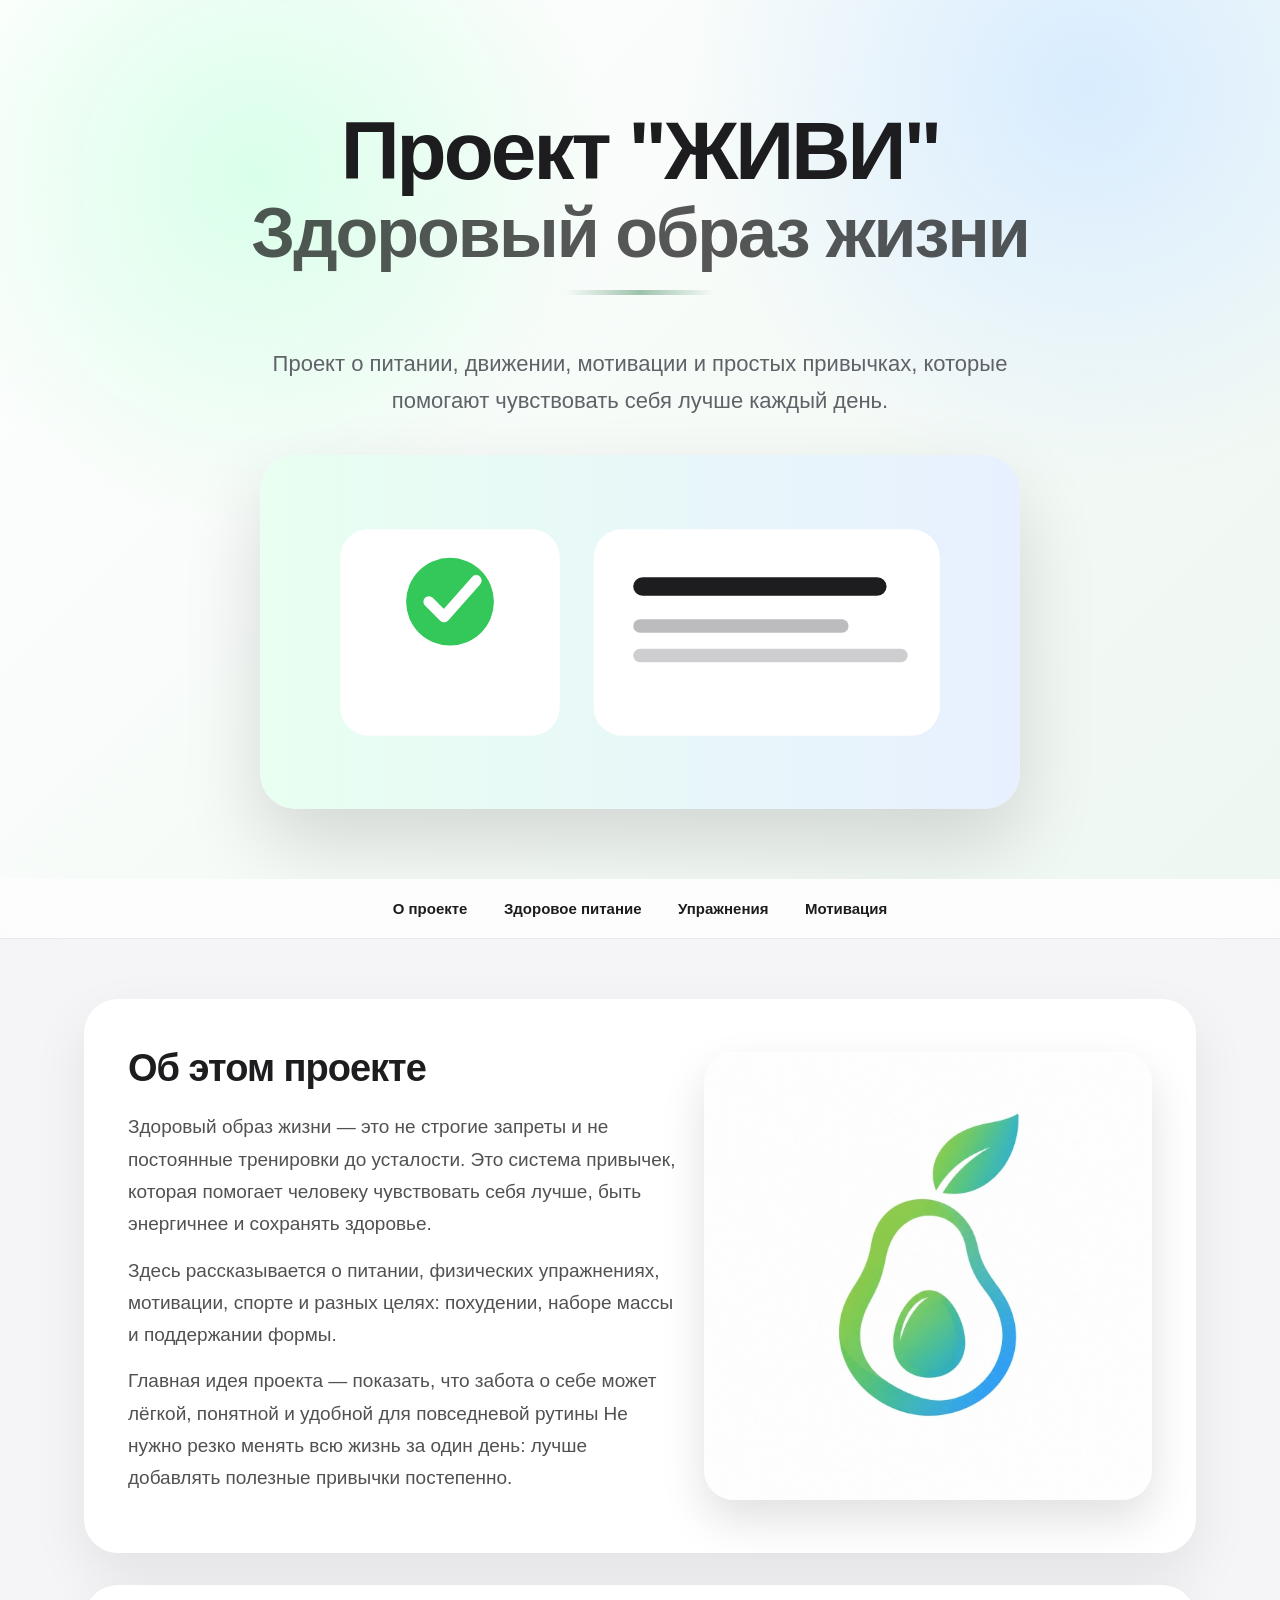
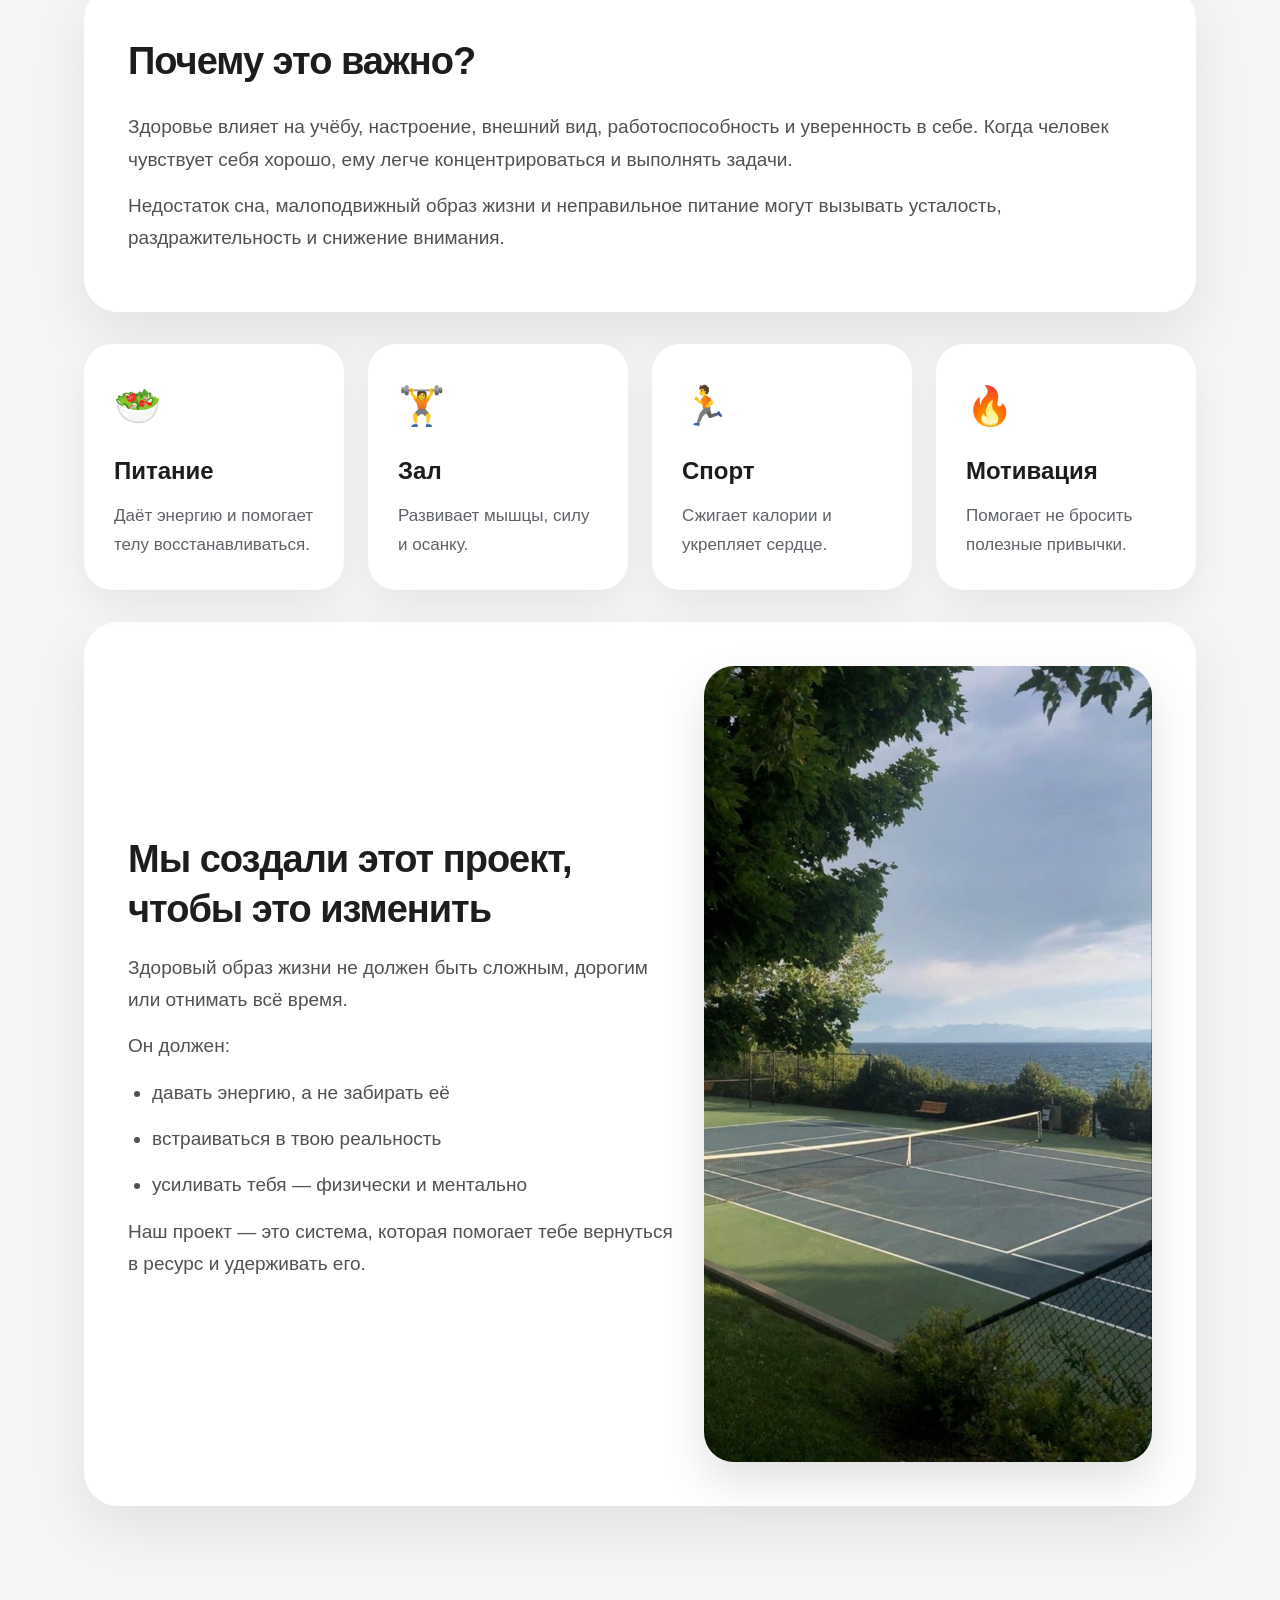
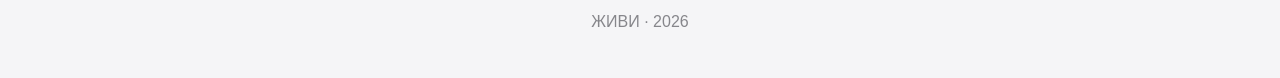
==== index.html @ 661ed114 "Add files via upload" ====
<!DOCTYPE html>
<html lang="ru">
<head>
    <meta charset="UTF-8">
    <meta name="viewport" content="width=device-width, initial-scale=1.0">
    <title>ЖИВИ | Проект здорового образа жизни</title>
    <link rel="stylesheet" href="css/about.css">
    <link rel="icon" href="images/лого_сайта.jpg">
    
</head>
<body>

    <header class="hero">

        <h1>
            Проект "ЖИВИ"<br>
            <span class="hero-title-light">Здоровый образ жизни</span>
        </h1>

        <p>
            Проект о питании, движении, мотивации и простых привычках,
            которые помогают чувствовать себя лучше каждый день.
        </p>

        <img
            class="hero-art"
            src="images/about.svg"
            alt="Основы здорового образа жизни"
        >
    </header>

    <nav>
        <a href="index.html">О проекте</a>
        <a href="food.html">Здоровое питание</a>
        <a href="exercise.html">Упражнения</a>
        <a href="motivation.html">Мотивация</a>
    </nav>

    <main>

        <section class="card split">
            <div>
                <h2>Об этом проекте</h2>

                <p>
                    Здоровый образ жизни — это не строгие запреты и не постоянные
                    тренировки до усталости. Это система привычек, которая помогает
                    человеку чувствовать себя лучше, быть энергичнее и сохранять здоровье.
                </p>

                <p>
                    Здесь рассказывается о питании, физических упражнениях, мотивации,
                    спорте и разных целях: похудении, наборе массы и поддержании формы.
                </p>

                <p>
                    Главная идея проекта — показать, что забота о себе может лёгкой, понятной и удобной для повседневой рутины
                    Не нужно резко менять всю жизнь за
                    один день: лучше добавлять полезные привычки постепенно.
                </p>
            </div>

            <img
                class="photo"
                src="images/лого_сайта.jpg"
                alt="Здоровый образ жизни"
            >
        </section>

        <section class="card">
            <h2>Почему это важно?</h2>

            <p>
                Здоровье влияет на учёбу, настроение, внешний вид, работоспособность
                и уверенность в себе. Когда человек чувствует себя хорошо, ему легче
                концентрироваться и выполнять задачи.
            </p>

            <p>
                Недостаток сна, малоподвижный образ жизни и неправильное питание могут
                вызывать усталость, раздражительность и снижение внимания.
            </p>
        </section>

        <section class="grid">

            <div class="mini-card">
                <div class="icon">🥗</div>
                <h3>Питание</h3>
                <p>Даёт энергию и помогает телу восстанавливаться.</p>
            </div>

            <div class="mini-card">
                <div class="icon">🏋️</div>
                <h3>Зал</h3>
                <p>Развивает мышцы, силу и осанку.</p>
            </div>

            <div class="mini-card">
                <div class="icon">🏃</div>
                <h3>Спорт</h3>
                <p>Сжигает калории и укрепляет сердце.</p>
            </div>

            <div class="mini-card">
                <div class="icon">🔥</div>
                <h3>Мотивация</h3>
                <p>Помогает не бросить полезные привычки.</p>
            </div>

        </section>

        <section class="card split">
            <div>
                <h2>Мы создали этот проект, чтобы это изменить</h2>

                <p>
                    Здоровый образ жизни не должен быть сложным, дорогим
                    или отнимать всё время.
                </p>

                <p>Он должен:</p>

                <ul>
                    <li>давать энергию, а не забирать её</li>
                    <li>встраиваться в твою реальность</li>
                    <li>усиливать тебя — физически и ментально</li>
                </ul>

                <p>
                    Наш проект — это система, которая помогает тебе
                    вернуться в ресурс и удерживать его.
                </p>
            </div>

            <img
                class="photo"
                src="images/теннис.jpg"
                alt="Активный образ жизни"
            >
        </section>

    </main>

    <footer>
        ЖИВИ · 2026
    </footer>

</body>
</html>
---- css/about.css ----
* {
    margin: 0;
    padding: 0;
    box-sizing: border-box;
}

html {
    scroll-behavior: smooth;
}

body {
    font-family: -apple-system, BlinkMacSystemFont, "Segoe UI", Arial, sans-serif;
    background: #f5f5f7;
    color: #1d1d1f;
    line-height: 1.7;
}

.hero {
    min-height: 520px;
    padding: 90px 24px 70px;
    text-align: center;
    background:
        radial-gradient(circle at 20% 20%, #d9ffe9, transparent 28%),
        radial-gradient(circle at 85% 10%, #d8ecff, transparent 30%),
        linear-gradient(135deg, #fff, #eef7f1);
    overflow: hidden;
}

.hero-badge {
    display: inline-block;
    padding: 10px 18px;
    background: rgba(255, 255, 255, .65);
    backdrop-filter: blur(18px);
    border: 1px solid rgba(255, 255, 255, .8);
    border-radius: 999px;
    color: #2e7d4f;
    font-weight: 700;
    margin-bottom: 22px;
}

.hero h1 {
    display: inline-block;
    max-width: 980px;
    padding: 22px 34px 26px;
    font-size: clamp(42px, 7vw, 82px);
    line-height: .95;
    letter-spacing: -3px;
    margin-bottom: 24px;
}

.hero h1::after {
    content: "";
    display: block;
    width: 150px;
    height: 5px;
    margin: 22px auto 0;
    border-radius: 999px;
    background: linear-gradient(90deg, transparent, rgba(46, 125, 79, .45), transparent);
}

.hero-title-light {
    display: inline-block;
    font-size: 70px;
    font-weight: 650;
    color: rgba(8, 8, 8, 0.68);
    letter-spacing: -2px;
}

.hero p {
    max-width: 760px;
    margin: 0 auto 35px;
    font-size: 22px;
    color: #5f6368;
}

.hero-art {
    max-width: 760px;
    width: 100%;
    margin: 30px auto 0;
    border-radius: 36px;
    box-shadow: 0 35px 80px rgba(0, 0, 0, .14);
    display: block;
}

nav {
    position: sticky;
    top: 0;
    z-index: 10;
    background: rgba(255, 255, 255, .74);
    backdrop-filter: blur(25px);
    border-bottom: 1px solid rgba(0, 0, 0, .08);
    padding: 16px;
    text-align: center;
}

nav a {
    text-decoration: none;
    color: #1d1d1f;
    margin: 0 16px;
    font-size: 15px;
    font-weight: 600;
    transition: .25s;
}

nav a:hover {
    color: #0071e3;
}

main {
    max-width: 1160px;
    margin: 60px auto;
    padding: 0 24px;
}

.card {
    background: #fff;
    border-radius: 34px;
    padding: 44px;
    margin-bottom: 32px;
    box-shadow: 0 22px 55px rgba(0, 0, 0, .08);
}

.card h2 {
    font-size: 38px;
    letter-spacing: -1px;
    margin-bottom: 18px;
}

.card p,
.card li {
    font-size: 19px;
    color: #515154;
    margin-bottom: 14px;
}

.card ul {
    padding-left: 24px;
}

.grid {
    display: grid;
    grid-template-columns: repeat(auto-fit, minmax(245px, 1fr));
    gap: 24px;
}

.mini-card {
    background: #fff;
    border-radius: 28px;
    padding: 30px;
    box-shadow: 0 15px 35px rgba(0, 0, 0, .06);
    transition: .25s;
}

.card.split {
    margin-top: 32px;
}

.card.split h2 {
    line-height: 50px;
}

.mini-card:hover {
    transform: translateY(-6px);
}

.mini-card .icon {
    font-size: 38px;
    margin-bottom: 12px;
}

.mini-card h3 {
    font-size: 24px;
    margin-bottom: 10px;
}

.mini-card p {
    font-size: 17px;
    color: #5f6368;
}

.split {
    display: grid;
    grid-template-columns: 1.1fr .9fr;
    gap: 28px;
    align-items: center;
}

.photo {
    width: 100%;
    border-radius: 30px;
    box-shadow: 0 20px 45px rgba(0, 0, 0, .12);
    display: block;
}

.compare {
    display: grid;
    grid-template-columns: repeat(2, minmax(0, 1fr));
    gap: 24px;
}

.compare-box {
    border-radius: 30px;
    padding: 30px;
    background: #f5f5f7;
    border: 1px solid rgba(0, 0, 0, .05);
}

.compare-box h3 {
    font-size: 28px;
    margin-bottom: 14px;
}

.tag {
    display: inline-block;
    background: #e6f7ed;
    color: #217a47;
    border-radius: 999px;
    padding: 7px 13px;
    font-weight: 700;
    margin: 6px 8px 6px 0;
}

.table {
    width: 100%;
    border-collapse: collapse;
    overflow: hidden;
    border-radius: 24px;
    background: #fff;
}

.table th,
.table td {
    padding: 18px;
    border-bottom: 1px solid #ececec;
    text-align: left;
    font-size: 17px;
}

.table th {
    background: #eaf8ef;
}

.gallery {
    display: grid;
    grid-template-columns: repeat(auto-fit, minmax(260px, 1fr));
    gap: 24px;
    margin-bottom: 32px;
}

.gallery img {
    width: 100%;
    border-radius: 28px;
    box-shadow: 0 18px 40px rgba(0, 0, 0, .1);
    background: white;
}

footer {
    text-align: center;
    padding: 42px;
    color: #86868b;
}

@media (max-width: 800px) {
    .split,
    .compare {
        grid-template-columns: 1fr;
    }

    nav a {
        display: inline-block;
        margin: 6px 10px;
    }

    .hero-title-light {
        font-size: 50px;
        letter-spacing: -1.5px;
    }

    .card {
        padding: 30px;
    }

    .hero h1 {
        letter-spacing: -2px;
    }
}
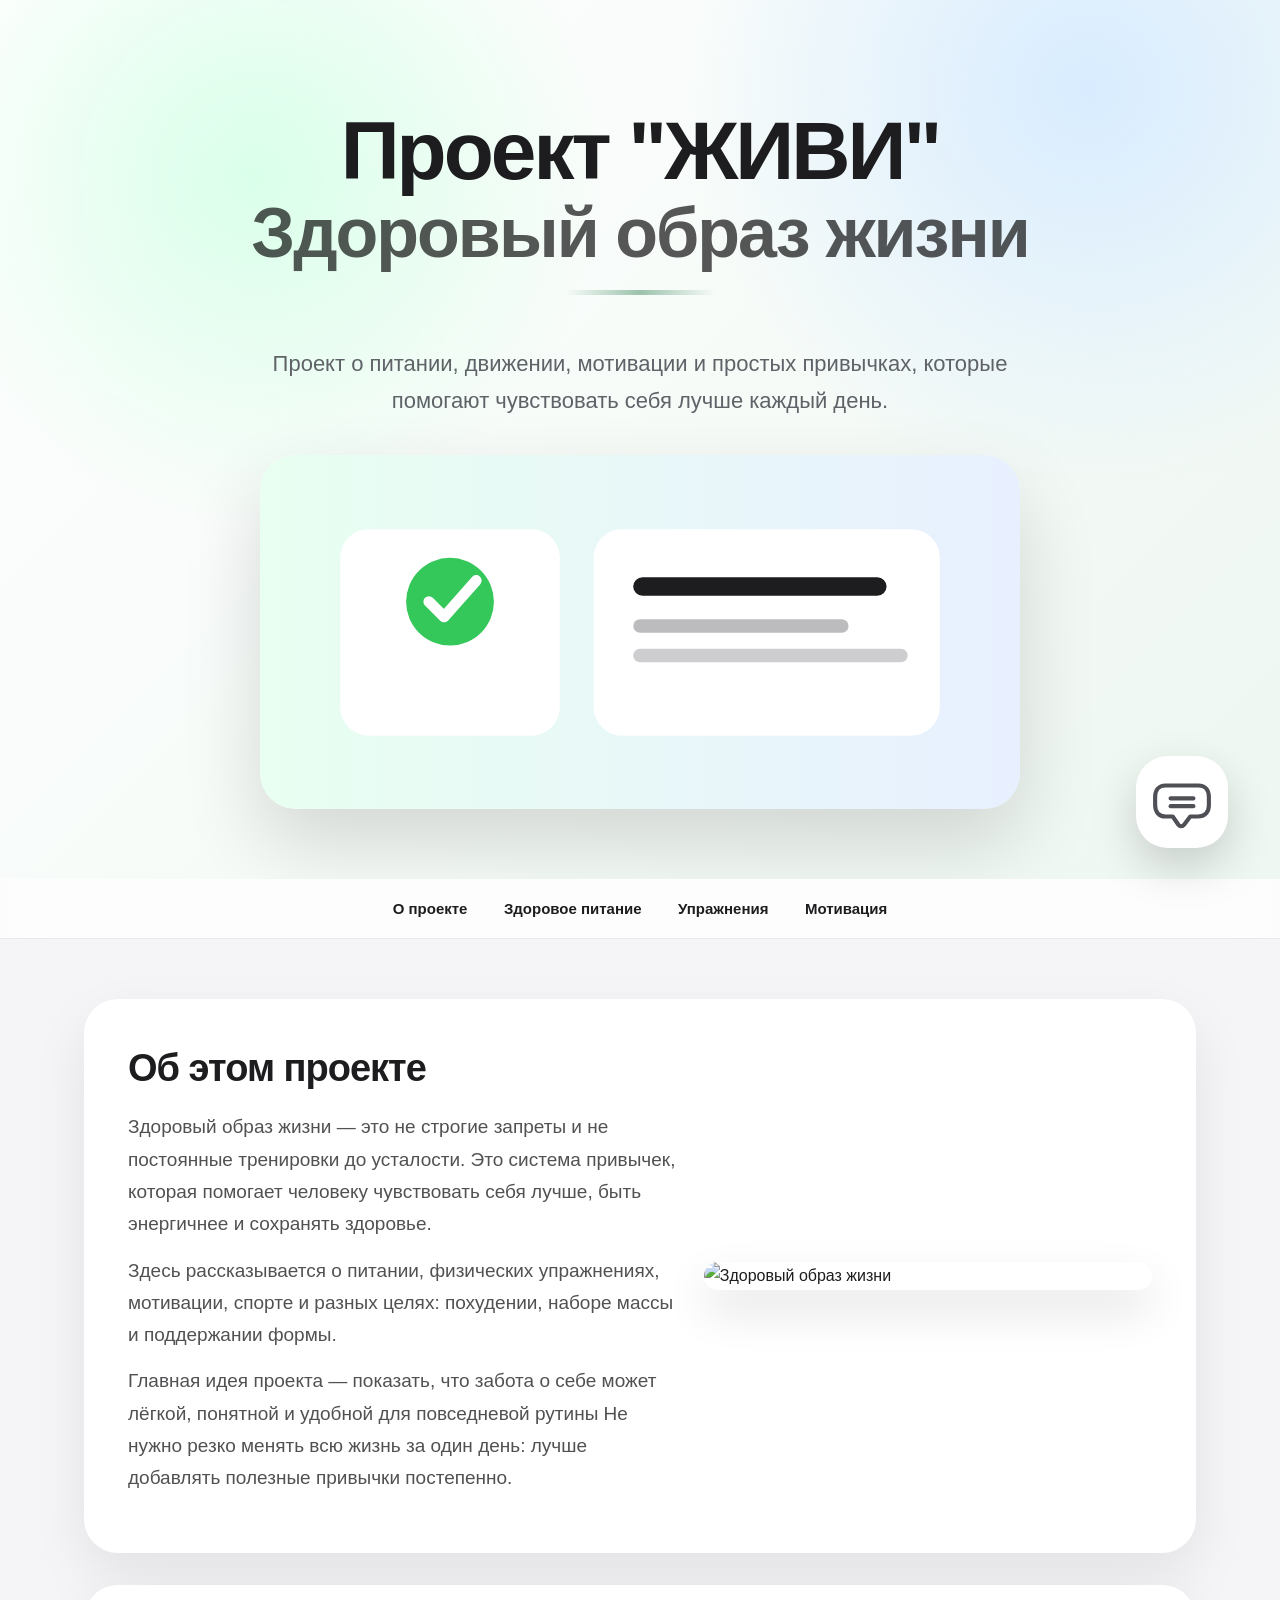
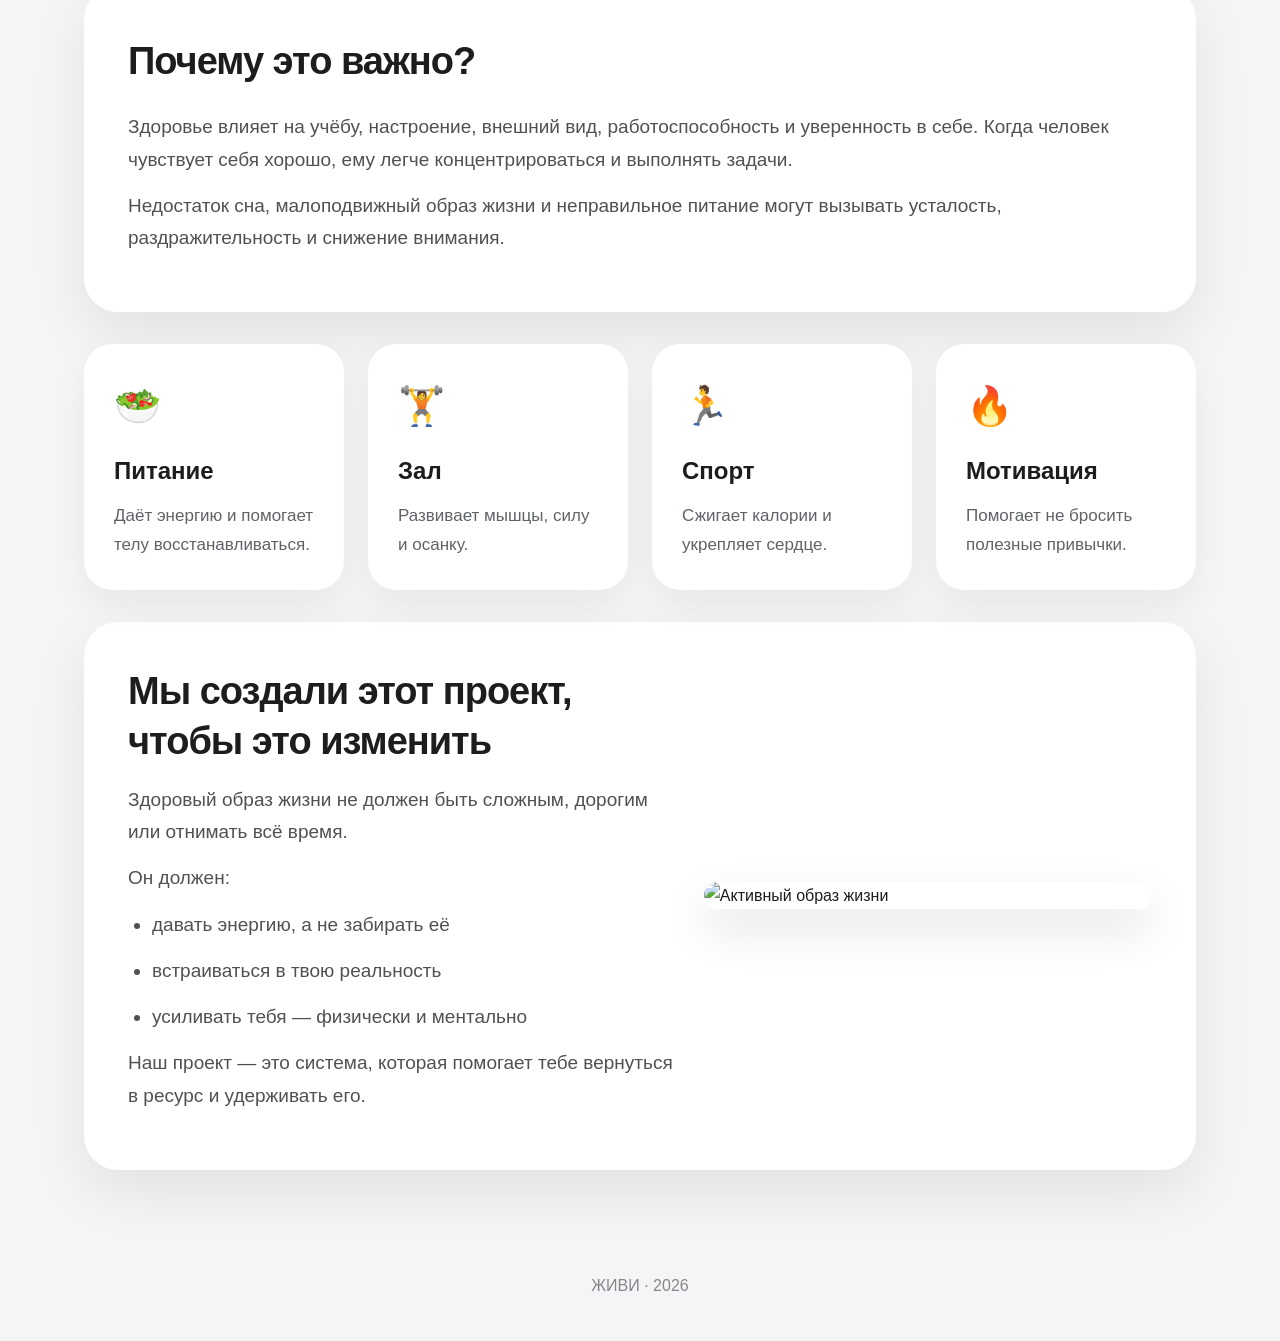
==== commit 2b1b67f7: "Add files via upload" ====
--- a/index.html
+++ b/index.html
@@ -146,5 +146,118 @@
         ЖИВИ · 2026
     </footer>
 
+    <div class="jivi-join-widget">
+
+        <div class="jivi-interest-message" id="jiviInterestMessage">
+            тут кое-что интересное
+        </div>
+
+        <button class="jivi-chat-button" id="jiviOpenModal" aria-label="Записаться на проект ЖИВИ">
+            <svg viewBox="0 0 120 100" class="jivi-chat-icon" aria-hidden="true">
+                <path d="M28 18H92C105 18 112 27 112 40V57C112 70 104 78 91 78H76L64 94C61 98 56 98 53 94L42 78H28C15 78 8 69 8 56V40C8 27 15 18 28 18Z"></path>
+                <line x1="38" y1="43" x2="82" y2="43"></line>
+                <line x1="38" y1="58" x2="82" y2="58"></line>
+            </svg>
+        </button>
+
+    </div>
+
+    <div class="jivi-modal" id="jiviModal">
+        <div class="jivi-modal-window">
+
+            <button class="jivi-close" id="jiviCloseModal" aria-label="Закрыть окно">
+                ×
+            </button>
+
+            <div class="jivi-modal-icon">
+                <svg viewBox="0 0 120 100" aria-hidden="true">
+                    <path d="M28 18H92C105 18 112 27 112 40V57C112 70 104 78 91 78H76L64 94C61 98 56 98 53 94L42 78H28C15 78 8 69 8 56V40C8 27 15 18 28 18Z"></path>
+                    <line x1="38" y1="43" x2="82" y2="43"></line>
+                    <line x1="38" y1="58" x2="82" y2="58"></line>
+                </svg>
+            </div>
+
+            <h2>Запись на проект ЖИВИ</h2>
+
+            <p>
+                Оставь имя и почту, чтобы присоединиться к проекту
+                и начать путь к здоровому образу жизни.
+            </p>
+
+            <form class="jivi-form" id="jiviForm">
+                <input type="text" id="jiviName" placeholder="Ваше имя" required>
+                <input type="email" id="jiviEmail" placeholder="Ваша почта" required>
+
+                <button type="submit">
+                    Записаться
+                </button>
+            </form>
+
+        </div>
+        </div>
+
+        <div class="jivi-success-modal" id="jiviSuccessModal">
+        <div class="jivi-success-window">
+            <div class="jivi-success-mark">✓</div>
+            <h2>Вы успешно записались на наш проект</h2>
+            <button id="jiviSuccessClose">
+                Отлично
+            </button>
+        </div>
+    </div>
+
+
 </body>
+
+<script>
+    const jiviOpenModal = document.getElementById('jiviOpenModal');
+    const jiviCloseModal = document.getElementById('jiviCloseModal');
+    const jiviModal = document.getElementById('jiviModal');
+    const jiviForm = document.getElementById('jiviForm');
+    const jiviSuccessModal = document.getElementById('jiviSuccessModal');
+    const jiviSuccessClose = document.getElementById('jiviSuccessClose');
+    const jiviInterestMessage = document.getElementById('jiviInterestMessage');
+
+    jiviOpenModal.addEventListener('click', function () {
+        jiviModal.classList.add('active');
+        jiviInterestMessage.classList.remove('show');
+    });
+
+    jiviCloseModal.addEventListener('click', function () {
+        jiviModal.classList.remove('active');
+    });
+
+    jiviModal.addEventListener('click', function (event) {
+        if (event.target === jiviModal) {
+            jiviModal.classList.remove('active');
+        }
+    });
+
+    jiviForm.addEventListener('submit', function (event) {
+        event.preventDefault();
+
+        jiviModal.classList.remove('active');
+        jiviSuccessModal.classList.add('active');
+        jiviForm.reset();
+    });
+
+    jiviSuccessClose.addEventListener('click', function () {
+        jiviSuccessModal.classList.remove('active');
+    });
+
+    jiviSuccessModal.addEventListener('click', function (event) {
+        if (event.target === jiviSuccessModal) {
+            jiviSuccessModal.classList.remove('active');
+        }
+    });
+
+    setTimeout(function () {
+        jiviInterestMessage.classList.add('show');
+
+        setTimeout(function () {
+            jiviInterestMessage.classList.remove('show');
+        }, 6000);
+    }, 15000);
+</script>
+
 </html>
--- a/css/about.css
+++ b/css/about.css
@@ -260,6 +260,275 @@
     color: #86868b;
 }
 
+.jivi-join-widget {
+    position: fixed;
+    right: 52px;
+    bottom: 52px;
+    z-index: 1000;
+}
+
+.jivi-chat-button {
+    width: 92px;
+    height: 92px;
+    border: none;
+    border-radius: 32px;
+    background: #ffffff;
+    box-shadow: 0 18px 46px rgba(0, 0, 0, 0.17);
+    cursor: pointer;
+    display: flex;
+    align-items: center;
+    justify-content: center;
+    transition: transform 0.25s ease, box-shadow 0.25s ease;
+}
+
+.jivi-chat-button:hover {
+    transform: translateY(-4px);
+    box-shadow: 0 20px 46px rgba(0, 0, 0, 0.2);
+}
+
+.jivi-chat-icon {
+    width: 62px;
+    height: 62px;
+    fill: none;
+    stroke: #4f5056;
+    stroke-width: 8;
+    stroke-linecap: round;
+    stroke-linejoin: round;
+}
+
+.jivi-interest-message {
+    position: absolute;
+    right: 88px;
+    bottom: 15px;
+    min-width: 210px;
+    padding: 14px 18px;
+    border-radius: 22px;
+    background: #ffffff;
+    color: #1f1f1f;
+    font-size: 15px;
+    font-weight: 600;
+    box-shadow: 0 14px 34px rgba(0, 0, 0, 0.14);
+    opacity: 0;
+    pointer-events: none;
+    transform: translateX(25px) scale(0.96);
+    transition: opacity 0.45s ease, transform 0.45s ease;
+}
+
+.jivi-interest-message::after {
+    content: "";
+    position: absolute;
+    right: -8px;
+    bottom: 20px;
+    width: 16px;
+    height: 16px;
+    background: #ffffff;
+    transform: rotate(45deg);
+}
+
+.jivi-interest-message.show {
+    opacity: 1;
+    transform: translateX(0) scale(1);
+}
+
+.jivi-modal,
+.jivi-success-modal {
+    position: fixed;
+    inset: 0;
+    background: rgba(20, 24, 28, 0.36);
+    backdrop-filter: blur(8px);
+    display: none;
+    align-items: center;
+    justify-content: center;
+    padding: 20px;
+}
+
+.jivi-modal {
+    z-index: 2000;
+}
+
+.jivi-success-modal {
+    z-index: 3000;
+}
+
+.jivi-modal.active,
+.jivi-success-modal.active {
+    display: flex;
+}
+
+.jivi-modal-window,
+.jivi-success-window {
+    position: relative;
+    width: 100%;
+    max-width: 430px;
+    background: #ffffff;
+    border-radius: 34px;
+    padding: 36px;
+    text-align: center;
+    box-shadow: 0 24px 70px rgba(0, 0, 0, 0.22);
+    animation: jiviModalShow 0.3s ease;
+}
+
+@keyframes jiviModalShow {
+    from {
+        opacity: 0;
+        transform: translateY(18px) scale(0.96);
+    }
+
+    to {
+        opacity: 1;
+        transform: translateY(0) scale(1);
+    }
+}
+
+.jivi-close {
+    position: absolute;
+    top: 18px;
+    right: 22px;
+    width: 34px;
+    height: 34px;
+    border: none;
+    border-radius: 50%;
+    background: #f5f5f7;
+    color: #4f5056;
+    font-size: 24px;
+    line-height: 1;
+    cursor: pointer;
+}
+
+.jivi-modal-icon {
+    width: 76px;
+    height: 76px;
+    margin: 0 auto 18px;
+    border-radius: 26px;
+    background: #eaf8ef;
+    display: flex;
+    align-items: center;
+    justify-content: center;
+}
+
+.jivi-modal-icon svg {
+    width: 48px;
+    height: 48px;
+    fill: none;
+    stroke: #217a47;
+    stroke-width: 8;
+    stroke-linecap: round;
+    stroke-linejoin: round;
+}
+
+.jivi-modal-window h2,
+.jivi-success-window h2 {
+    margin: 0 0 12px;
+    color: #1f1f1f;
+    font-size: 28px;
+    line-height: 1.15;
+}
+
+.jivi-modal-window p {
+    margin: 0 0 24px;
+    color: #6b6b6b;
+    font-size: 16px;
+    line-height: 1.55;
+}
+
+.jivi-form {
+    display: flex;
+    flex-direction: column;
+    gap: 14px;
+}
+
+.jivi-form input {
+    width: 100%;
+    box-sizing: border-box;
+    border: 1px solid #e1e1e5;
+    border-radius: 18px;
+    padding: 16px 18px;
+    font-size: 16px;
+    outline: none;
+    background: #f9f9fb;
+    transition: border-color 0.2s ease, background 0.2s ease;
+}
+
+.jivi-form input:focus {
+    border-color: #35c765;
+    background: #ffffff;
+}
+
+.jivi-form button,
+.jivi-success-window button {
+    border: none;
+    border-radius: 18px;
+    padding: 16px 22px;
+    background: #35c765;
+    color: #ffffff;
+    font-size: 16px;
+    font-weight: 700;
+    cursor: pointer;
+    transition: transform 0.2s ease, background 0.2s ease;
+}
+
+.jivi-form button:hover,
+.jivi-success-window button:hover {
+    background: #217a47;
+    transform: translateY(-2px);
+}
+
+.jivi-success-mark {
+    width: 76px;
+    height: 76px;
+    margin: 0 auto 18px;
+    border-radius: 50%;
+    background: #eaf8ef;
+    color: #35c765;
+    display: flex;
+    align-items: center;
+    justify-content: center;
+    font-size: 42px;
+    font-weight: 800;
+}
+
+.jivi-success-window button {
+    margin-top: 18px;
+    min-width: 150px;
+}
+
+@media (max-width: 800px) {
+    .jivi-join-widget {
+        right: 28px;
+        bottom: 28px;
+    }
+
+    .jivi-chat-button {
+        width: 76px;
+        height: 76px;
+        border-radius: 26px;
+    }
+
+    .jivi-chat-icon {
+        width: 50px;
+        height: 50px;
+    }
+
+    .jivi-interest-message {
+        right: 76px;
+        bottom: 10px;
+        min-width: 180px;
+        font-size: 14px;
+        padding: 12px 15px;
+    }
+
+    .jivi-modal-window,
+    .jivi-success-window {
+        padding: 30px 22px;
+        border-radius: 28px;
+    }
+
+    .jivi-modal-window h2,
+    .jivi-success-window h2 {
+        font-size: 24px;
+    }
+}
+
 @media (max-width: 800px) {
     .split,
     .compare {
